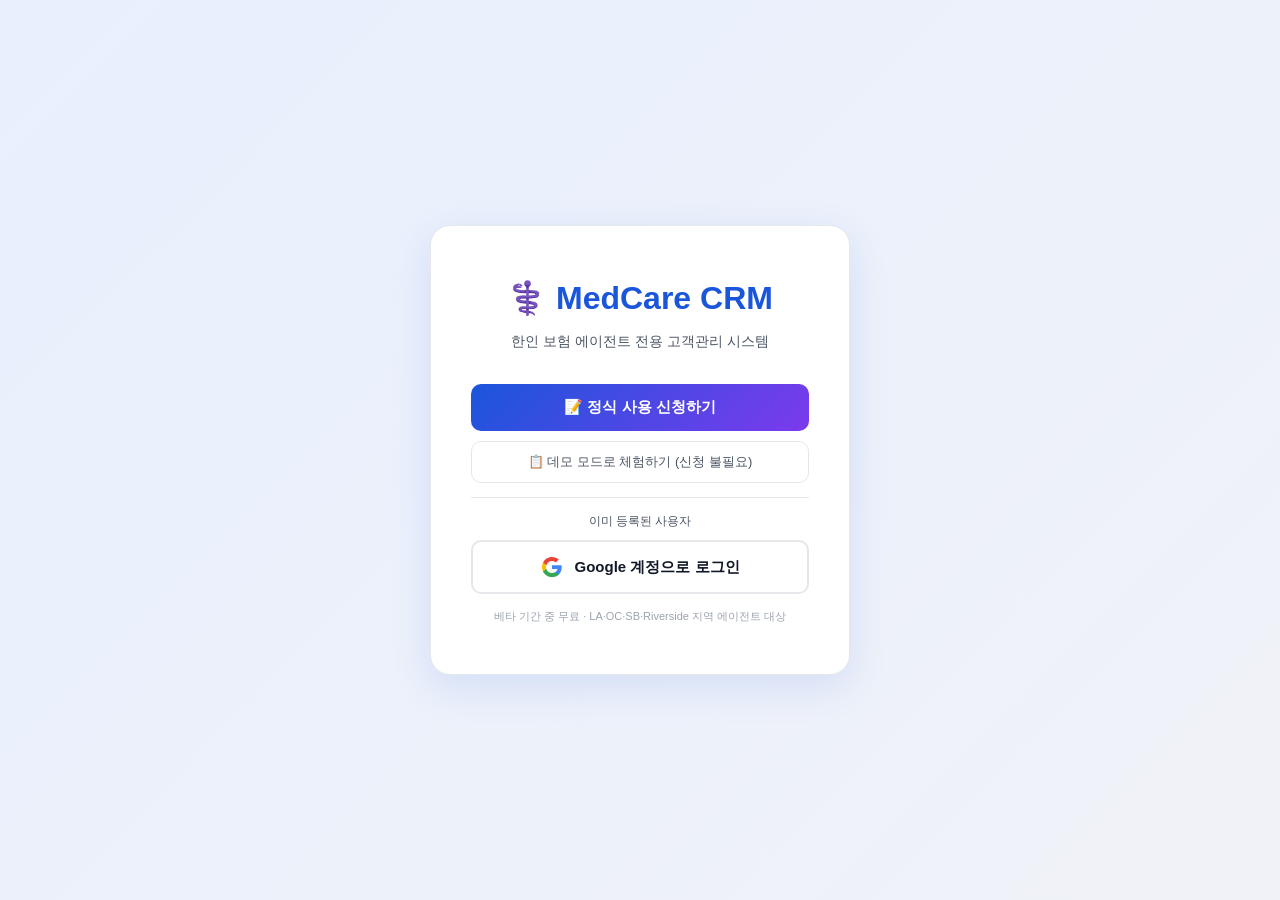
==== index.html @ 4d5fe099 "feat: add client active status" ====
<!DOCTYPE html>
<html lang="ko">
<head>
<meta charset="UTF-8">
<meta name="viewport" content="width=device-width, initial-scale=1.0">
<title>MedCare CRM — 보험 에이전트</title>
<link rel="stylesheet" href="css/variables.css">
<link rel="stylesheet" href="css/base.css">
<link rel="stylesheet" href="css/layout.css">
<link rel="stylesheet" href="css/components.css">
</head>
<body>

<!-- LOGIN -->
<div id="loginScreen">
  <div class="lbox">
    <div class="llogo">⚕️ MedCare CRM</div>
    <p class="lsub">한인 보험 에이전트 전용 고객관리 시스템</p>

    <!-- 패널 A: 초기 선택 -->
    <div id="lp_main">
      <!-- 액세스 코드 (현재 비활성화 - 나중에 사용) -->
      <!-- 
      <button class="google-btn" style="background:linear-gradient(135deg,#059669,#10b981);color:#fff;border:none;margin-bottom:10px" onclick="showPanel('lp_code')">
        🔑 액세스 코드 있음 → 로그인
      </button>
      -->
      <!-- 정식 사용 신청 -->
      <button class="google-btn" style="background:linear-gradient(135deg,#1a56db,#7c3aed);color:#fff;border:none;margin-bottom:10px" onclick="showPanel('lp_apply')">
        📝 정식 사용 신청하기
      </button>
      <!-- 데모 -->
      <button class="demo-btn" onclick="demoMode()">📋 데모 모드로 체험하기 (신청 불필요)</button>
      <button class="demo-btn" id="offlineModeBtn" style="display:none" onclick="loadOfflineSnapshot()">📴 오프라인 모드 (마지막 동기화 데이터)</button>
      
      <!-- Google 로그인 (이미 등록된 사용자) -->
      <div style="margin-top:14px;padding-top:14px;border-top:1px solid var(--g3)">
        <div style="font-size:12px;color:var(--text2);margin-bottom:10px;text-align:center">이미 등록된 사용자</div>
        <button class="google-btn" id="signInBtn" onclick="signInClick()" style="margin-bottom:0">
          <svg viewBox="0 0 24 24"><path fill="#4285F4" d="M22.56 12.25c0-.78-.07-1.53-.2-2.25H12v4.26h5.92c-.26 1.37-1.04 2.53-2.21 3.31v2.77h3.57c2.08-1.92 3.28-4.74 3.28-8.09z"/><path fill="#34A853" d="M12 23c2.97 0 5.46-.98 7.28-2.66l-3.57-2.77c-.98.66-2.23 1.06-3.71 1.06-2.86 0-5.29-1.93-6.16-4.53H2.18v2.84C3.99 20.53 7.7 23 12 23z"/><path fill="#FBBC05" d="M5.84 14.09c-.22-.66-.35-1.36-.35-2.09s.13-1.43.35-2.09V7.07H2.18C1.43 8.55 1 10.22 1 12s.43 3.45 1.18 4.93l3.66-2.84z"/><path fill="#EA4335" d="M12 5.38c1.62 0 3.06.56 4.21 1.64l3.15-3.15C17.45 2.09 14.97 1 12 1 7.7 1 3.99 3.47 2.18 7.07l3.66 2.84c.87-2.6 3.3-4.53 6.16-4.53z"/></svg>
          <span id="signInBtnTxt">Google 계정으로 로그인</span>
        </button>
        <div class="login-spinner" id="loginSpinner" style="display:none"></div>
      </div>
      
      <p class="login-note" style="margin-top:14px">베타 기간 중 무료 · LA·OC·SB·Riverside 지역 에이전트 대상</p>
      <div class="last-login" id="lastLoginInfo"></div>
    </div>

    <!-- 패널 B: 사용 신청 (정보 입력) -->
    <div id="lp_apply" style="display:none">
      <div style="display:flex;align-items:center;gap:8px;margin-bottom:16px">
        <button onclick="showPanel('lp_main')" style="border:none;background:none;cursor:pointer;font-size:18px;color:var(--text3)">←</button>
        <span style="font-size:15px;font-weight:700">📝 사용 신청</span>
      </div>
      <div style="background:var(--blue2);border-radius:8px;padding:10px 12px;font-size:12px;color:var(--blue);margin-bottom:14px;line-height:1.7">
        📧 신청 후 입력하신 이메일로 Google 앱에 등록해드립니다
      </div>
      <div style="display:flex;flex-direction:column;gap:10px;margin-bottom:16px">
        <div>
          <label style="font-size:12px;font-weight:600;color:var(--text2);display:block;margin-bottom:4px">이름 *</label>
          <input id="ap_name" placeholder="홍길동" style="width:100%;border:1px solid var(--g3);border-radius:8px;padding:10px 12px;font-size:14px;outline:none;font-family:inherit" onfocus="this.style.borderColor='var(--blue)'" onblur="this.style.borderColor='var(--g3)'">
        </div>
        <div>
          <label style="font-size:12px;font-weight:600;color:var(--text2);display:block;margin-bottom:4px">Google 로그인 이메일 * <span style="font-weight:400;color:var(--text3)">(Gmail, 회사 메일 등)</span></label>
          <input id="ap_email" type="email" placeholder="your-email@gmail.com" style="width:100%;border:1px solid var(--g3);border-radius:8px;padding:10px 12px;font-size:14px;outline:none;font-family:inherit" onfocus="this.style.borderColor='var(--blue)'" onblur="this.style.borderColor='var(--g3)'">
        </div>
      </div>
      <button onclick="submitApply()" style="width:100%;padding:13px;background:linear-gradient(135deg,#1a56db,#7c3aed);color:#fff;border:none;border-radius:10px;font-size:15px;font-weight:700;cursor:pointer">신청하기 →</button>
      <p class="login-note" style="margin-top:10px">신청 후 개발자가 Google 앱에 등록해드립니다 (1 영업일 이내)</p>
    </div>

    <!-- 패널 C: 신청 완료 대기 -->
    <div id="lp_applied" style="display:none;text-align:center">
      <div style="font-size:48px;margin-bottom:12px">✅</div>
      <div style="font-size:17px;font-weight:700;margin-bottom:8px">신청 완료!</div>
      <div style="font-size:13px;color:var(--text2);line-height:1.8;margin-bottom:16px">
        <strong id="ap_name_confirm"></strong>님의 신청이 접수되었습니다.
      </div>
      <div style="background:#f0fdf4;border:1px solid #86efac;border-radius:10px;padding:14px;margin-bottom:16px;text-align:left">
        <div style="font-size:12px;font-weight:700;color:#166534;margin-bottom:6px">📧 다음 단계</div>
        <div style="font-size:12px;color:#166534;line-height:1.8">
          1. 개발자가 입력하신 이메일을 Google 앱에 등록<br>
          2. 등록 완료 (보통 1 영업일 이내)<br>
          3. 다시 로그인하면 Google 계정으로 접속 가능<br>
          4. MedCare CRM 사용 시작!
        </div>
      </div>
      <div style="background:var(--g2);border-radius:8px;padding:10px 12px;font-size:12px;color:var(--text2);margin-bottom:16px">
        📬 이메일: <strong id="ap_email_confirm" style="color:var(--blue)"></strong>
      </div>
      <button onclick="showPanel('lp_main')" style="width:100%;padding:12px;background:var(--blue);color:#fff;border:none;border-radius:10px;font-size:14px;font-weight:600;cursor:pointer">
        ← 메인으로 돌아가기
      </button>
    </div>

    <!-- 패널 D: 코드 입력 → 구글 로그인 -->
    <div id="lp_code" style="display:none">
      <div style="display:flex;align-items:center;gap:8px;margin-bottom:16px">
        <button onclick="showPanel('lp_main')" style="border:none;background:none;cursor:pointer;font-size:18px;color:var(--text3)">←</button>
        <span style="font-size:15px;font-weight:700">🔑 액세스 코드 입력</span>
      </div>
      <div style="margin-bottom:16px">
        <label style="font-size:12px;font-weight:600;color:var(--text2);display:block;margin-bottom:6px">발급받은 코드를 입력하세요</label>
        <div style="position:relative">
          <input id="lp_code_input" placeholder="FC-XX-0000" maxlength="15"
            style="width:100%;border:2px solid var(--g3);border-radius:10px;padding:14px;padding-right:40px;font-size:20px;font-weight:700;letter-spacing:3px;font-family:monospace;text-align:center;outline:none;text-transform:uppercase"
            onfocus="this.style.borderColor='var(--blue)'" onblur="this.style.borderColor='var(--g3)'"
            oninput="fmtAccessCode(this)" onkeydown="if(event.key==='Enter')verifyCode()">
          <!-- ★ 삭제 버튼 -->
          <button type="button" onclick="document.getElementById('lp_code_input').value='';document.getElementById('lp_code_input').focus()" 
            style="position:absolute;right:12px;top:50%;transform:translateY(-50%);background:none;border:none;cursor:pointer;font-size:18px;color:var(--text3);padding:4px;opacity:0.6;transition:opacity 0.2s"
            onmouseover="this.style.opacity='1'" onmouseout="this.style.opacity='0.6'" title="코드 삭제">
            ✕
          </button>
        </div>
        <div id="lp_code_err" style="font-size:12px;color:var(--red);margin-top:6px;display:none"></div>
      </div>
      <button onclick="verifyCode()" style="width:100%;padding:13px;background:var(--blue);color:#fff;border:none;border-radius:10px;font-size:15px;font-weight:700;cursor:pointer;margin-bottom:10px">
        코드 확인 →
      </button>
      <!-- 코드 확인 후 구글 로그인 버튼 (숨겨져 있다가 표시) -->
      <div id="lp_google_wrap" style="display:none">
        <div style="text-align:center;margin-bottom:10px;font-size:13px;color:var(--green);font-weight:600">✅ 코드 확인됨! Google 계정으로 로그인하세요</div>
        <button class="google-btn" id="signInBtn" onclick="signInClick()" disabled style="opacity:0.5;cursor:not-allowed;margin-bottom:0">
          <svg viewBox="0 0 24 24"><path fill="#4285F4" d="M22.56 12.25c0-.78-.07-1.53-.2-2.25H12v4.26h5.92c-.26 1.37-1.04 2.53-2.21 3.31v2.77h3.57c2.08-1.92 3.28-4.74 3.28-8.09z"/><path fill="#34A853" d="M12 23c2.97 0 5.46-.98 7.28-2.66l-3.57-2.77c-.98.66-2.23 1.06-3.71 1.06-2.86 0-5.29-1.93-6.16-4.53H2.18v2.84C3.99 20.53 7.7 23 12 23z"/><path fill="#FBBC05" d="M5.84 14.09c-.22-.66-.35-1.36-.35-2.09s.13-1.43.35-2.09V7.07H2.18C1.43 8.55 1 10.22 1 12s.43 3.45 1.18 4.93l3.66-2.84z"/><path fill="#EA4335" d="M12 5.38c1.62 0 3.06.56 4.21 1.64l3.15-3.15C17.45 2.09 14.97 1 12 1 7.7 1 3.99 3.47 2.18 7.07l3.66 2.84c.87-2.6 3.3-4.53 6.16-4.53z"/></svg>
          <span id="signInBtnTxt">Google 계정 로드 중...</span>
        </button>
        <div class="login-spinner" id="loginSpinner"></div>
      </div>
      <p class="login-note" style="margin-top:10px">코드가 없으시면 먼저 사용 신청을 해주세요</p>
    </div>
  </div>
</div>

<!-- APP -->
<div id="app">
  <div class="topbar">
    <div class="logo">⚕️ MedCare CRM</div>

    
    <button class="tab on" data-product="health" onclick="showTab('dashboard',this)">📊 대시보드</button>
    <button class="tab" data-product="health" onclick="showTab('clients',this)">👥 고객 목록</button>
    <button class="tab" data-product="health" onclick="showTab('schedule',this)">📅 연락일</button>
    <button class="tab" data-product="health" onclick="showTab('birthday',this)">🎂 생일</button>
    
    <div class="tr">
      <div class="gsrch-wrap">
        <span class="gsrch-icon">🔍</span>
        <input class="gsrch" id="globalSearch" placeholder="고객 검색..." oninput="globalSearchFn()" onblur="setTimeout(()=>closeGlobalSearch(),200)">
        <div class="gsrch-results" id="gsResults"></div>
      </div>
      <div class="notif-wrap">
        <button class="notif-btn" onclick="toggleNotif()" title="알림">🔔<span class="notif-badge" id="notifBadge"></span></button>
        <div class="notif-panel" id="notifPanel">
          <div class="notif-head">알림 <button style="border:none;background:none;cursor:pointer;font-size:11px;color:var(--text3)" onclick="clearNotifs()">모두 읽음</button></div>
          <div id="notifList"><div class="notif-empty">새 알림 없음</div></div>
        </div>
      </div>
      <div class="pill ok" id="syncPill"><div class="dot ok"></div><span id="syncTxt">연결됨</span></div>
      <div id="demoBanner" style="display:none;background:#fef3c7;border:1px solid #f59e0b;border-radius:20px;padding:4px 12px;font-size:11px;font-weight:700;color:#92400e;white-space:nowrap">
        🎭 데모 모드 — 가상 데이터
      </div>
      <button class="btn sm" onclick="loadAll()" title="새로고침">🔄</button>
      <!-- 유저 드롭다운 -->
      <div class="user-wrap" id="userWrap" style="display:none">
        <button class="user-btn" onclick="toggleUserMenu()" id="userBtn">
          <img id="userAvatar" class="user-av" style="display:none;width:26px;height:26px;border:none">
          <div id="userAvatarPlaceholder" style="width:26px;height:26px;border-radius:50%;background:var(--blue);display:flex;align-items:center;justify-content:center;font-size:12px;font-weight:700;color:#fff">?</div>
          <span class="user-btn-name" id="userBtnName">사용자</span>
          <span style="font-size:10px;color:var(--text3)">▾</span>
        </button>
        <div class="user-dropdown" id="userDropdown">
          <div class="ud-head">
            <img id="udAvatar" class="ud-avatar" style="display:none">
            <div id="udAvatarPlaceholder" class="ud-avatar-placeholder">?</div>
            <div class="ud-name" id="udName">—</div>
            <div class="ud-email" id="udEmail">—</div>
            <div style="font-size:11px;color:var(--text3);margin-top:4px" id="udLoginTime"></div>
          </div>
          <div class="ud-body">
            <div class="ud-item" onclick="showLoginLog()">
              <span class="ud-icon">📋</span> 로그인 이력
            </div>
          </div>
          <div class="ud-log" id="udLogArea">
            <div class="ud-log-title">최근 활동</div>
            <div id="udLogList"></div>
          </div>
          <div style="padding:8px 12px;border-top:1px solid var(--g3)">
            <button class="btn red" style="width:100%;justify-content:center" onclick="signOut()">
              🚪 로그아웃
            </button>
          </div>
        </div>
      </div>
    </div>
  </div>

  <!-- DASHBOARD -->
  <div class="pg on" id="pg-dashboard">
    <div class="kpis">
      <div class="kpi"><div class="kpi-l">👥 전체 고객</div><div class="kpi-v" id="kT">—</div><div class="kpi-s" id="kTs"></div></div>
      <div class="kpi"><div class="kpi-l">📋 플랜 있음</div><div class="kpi-v" id="kP">—</div><div class="kpi-s ok" id="kPs"></div></div>
      <div class="kpi"><div class="kpi-l">📞 장기 미연락 (30일↑)</div><div class="kpi-v" id="kC" style="color:var(--red)">—</div><div class="kpi-s warn" id="kCs"></div></div>
      <div class="kpi"><div class="kpi-l">🔗 에이전트 리퍼</div><div class="kpi-v" id="kR">—</div><div class="kpi-s" id="kRs"></div></div>
    </div>
    <div class="qf-wrap" id="qfWrap">
      <button class="qf on" onclick="qfFilter('',this)">전체</button>
      <button class="qf" onclick="qfFilter('MAPD',this)">MAPD만</button>
      <button class="qf" onclick="qfFilter('PDP',this)">PDP만</button>
      <button class="qf" onclick="qfFilter('Medigap',this)">Medigap만</button>
      <button class="qf" onclick="qfFilter('ref',this)">리퍼 고객</button>
      <button class="qf" onclick="qfFilter('urgent',this)">🚨 즉시 연락 (30일↑)</button>
      <button class="qf" onclick="qfFilter('recent',this)">최근 등록순</button>
    </div>
    <div style="display:grid;grid-template-columns:1fr 1fr;gap:16px">
      <div>
        <div class="sh"><div class="st">⚠️ 연락 필요 고객</div><span id="fuCnt" style="font-size:12px;color:var(--text3)"></span></div>
        <div id="fuList"></div>
      </div>
      <div style="display:flex;flex-direction:column;gap:16px">
        <div>
          <div class="sh">
            <div class="st">📊 플랜별 현황</div>
          </div>
          <div class="dc" id="planStats" style="box-shadow:var(--sh)"></div>
        </div>
        <!-- 이번 달 생일자 -->
        <div>
          <div class="sh"><div class="st">🎂 이번 달 생일자</div><span id="bdThisMonthCnt" style="font-size:12px;color:var(--text3)"></span></div>
          <div id="bdThisMonthList"></div>
        </div>
        <!-- Medicare 리마인더 -->
        <div>
          <div class="sh"><div class="st">🏥 Medicare 리마인더</div><span id="medicareReminderCnt" style="font-size:12px;color:var(--text3)"></span></div>
          <div id="medicareReminderList"></div>
        </div>
      </div>
    </div>
    <div style="margin-top:20px">
      <div class="sh">
        <div class="st">📅 일정 캘린더</div>
        <div style="display:flex;gap:8px;align-items:center">
          <span style="font-size:12px;color:var(--text2)"><span style="background:var(--blue2);color:var(--blue);padding:2px 7px;border-radius:3px;font-size:11px">연락일</span> <span style="background:var(--red2);color:var(--red);padding:2px 7px;border-radius:3px;font-size:11px">생일</span> <span style="background:var(--green2);color:var(--green);padding:2px 7px;border-radius:3px;font-size:11px">상담</span> <span style="background:var(--purple2);color:var(--purple);padding:2px 7px;border-radius:3px;font-size:11px">📌 수동</span> <span style="background:var(--amber2);color:var(--amber);padding:2px 7px;border-radius:3px;font-size:11px">🇺🇸 공휴일</span></span>
        </div>
      </div>
      <div class="cal-wrap">
        <div class="cal-header">
          <button class="cal-nav" onclick="calNav(-1)">‹</button>
          <div class="cal-title" id="calTitle"></div>
          <button class="cal-nav" onclick="calNav(1)">›</button>
        </div>
        <div class="cal-grid" id="calDow"></div>
        <div class="cal-grid" id="calGrid"></div>
      </div>
    </div>
  </div>

  <!-- CLIENTS -->
  <div class="pg" id="pg-clients">
    <div class="sh">
      <div class="st">고객 목록 <span id="cntBadge" style="font-size:13px;font-weight:400;color:var(--text3)"></span></div>
      <div class="sa">
        <input class="srch" id="cSearch" placeholder="🔍 이름·연락처·메모 검색" oninput="filterClients()">
        <select class="sf" id="planF" onchange="filterClients()">
          <option value="">전체 플랜</option>
          <option>MAPD</option>
          <option>PDP</option>
          <option>Medigap</option>
          <option value="C-SNP">C-SNP</option>
          <option value="D-SNP">D-SNP</option>
        </select>
        <select class="sf" id="refF" onchange="filterClients()">
          <option value="">전체</option><option value="TRUE">리퍼만</option><option value="FALSE">일반만</option>
        </select>
        <button class="btn pri" onclick="openAddClient()">+ 고객 등록</button>
      </div>
    </div>
    <div class="tw"><table style="table-layout:fixed">
      <colgroup>
        <col style="width:42px"><!-- No -->
        <col style="width:140px"><!-- 고객명 -->
        <col style="width:70px"> <!-- 나이 -->
        <col style="width:130px"><!-- 연락처 -->
        <col style="width:150px"><!-- 이메일 -->
        <col style="width:70px"> <!-- 플랜 -->
        <col style="width:110px"><!-- 가입상품 -->
        <col style="width:100px"><!-- 마지막 연락일 -->
        <col style="width:68px"> <!-- D-Day -->
        <col style="width:60px"> <!-- 리퍼 -->
        <col style="width:auto"> <!-- 메모 -->
        <col style="width:152px"><!-- 관리 -->
      </colgroup>
      <thead><tr>
        <th style="text-align:center">No</th>
        <th>고객명</th>
        <th style="text-align:center">나이</th>
        <th>연락처</th>
        <th>이메일</th>
        <th style="text-align:center">플랜</th>
        <th>가입상품</th>
        <th style="text-align:center">마지막 연락일</th>
        <th style="text-align:center">D-Day</th>
        <th style="text-align:center">리퍼</th>
        <th>메모</th>
        <th style="text-align:center">관리</th>
      </tr></thead>
      <tbody id="cBody"><tr class="spin-row"><td colspan="12"><div class="spin"></div></td></tr></tbody>
    </table></div>
  </div>

  <!-- SCHEDULE -->
  <div class="pg" id="pg-schedule">
    <div class="sh">
      <div class="st">📅 마지막 연락일 관리</div>
      <select class="sf" id="ddF" onchange="renderSchedule()">
        <option value="">전체 (경과일순)</option><option value="-1">오늘 연락</option><option value="7">7일 이내</option><option value="30">30일 이내</option>
      </select>
    </div>
    <div class="tw"><table>
      <thead><tr><th>고객명</th><th>연락처</th><th>플랜</th><th>가입상품</th><th>마지막 연락일</th><th>D-Day</th><th>메모</th><th>관리</th></tr></thead>
      <tbody id="sBody"><tr class="spin-row"><td colspan="8"><div class="spin"></div></td></tr></tbody>
    </table></div>
  </div>

  <!-- BIRTHDAY -->
  <div class="pg" id="pg-birthday">
    <div style="display:grid;grid-template-columns:repeat(3,1fr);gap:12px;margin-bottom:20px">
      <div class="kpi"><div class="kpi-l">🎂 오늘 생일</div><div class="kpi-v" id="bdToday" style="color:var(--red)">0</div><div class="kpi-s warn">축하 연락 필요</div></div>
      <div class="kpi"><div class="kpi-l">📅 7일 내 생일</div><div class="kpi-v" id="bdWeek" style="color:var(--amber)">0</div><div class="kpi-s">이번 주 예정</div></div>
      <div class="kpi"><div class="kpi-l">📆 30일 내 생일</div><div class="kpi-v" id="bdMonth">0</div><div class="kpi-s">이번 달 예정</div></div>
    </div>
    <div class="sh">
      <div class="st">생일 리마인더</div>
      <div class="sa">
        <select class="sf" id="bdFilter" onchange="renderBirthday()">
          <option value="30">30일 이내</option>
          <option value="7">7일 이내</option>
          <option value="0">오늘만</option>
          <option value="all">전체</option>
        </select>
      </div>
    </div>
    <div id="bdList"><div style="text-align:center;padding:40px;color:var(--text3)">생일 정보를 불러오는 중...</div></div>
  </div>

</div>

<!-- DETAIL: #app과 완전히 분리된 독립 페이지 -->
<div id="detailPg" style="display:none;min-height:100vh;background:var(--bg);padding:22px 24px;">
  <div style="max-width:1100px;margin:0 auto;">
    <button class="back" onclick="closeDetail()">← 목록으로 돌아가기</button>
    <div id="dHead"></div>
    <div id="dGrid"></div>
  </div>
</div>

<!-- MODAL: 온보딩 (최초 실행) -->
<div id="onboardingModal" style="display:none;position:fixed;inset:0;background:rgba(0,0,0,0.7);z-index:10000;align-items:center;justify-content:center">
  <div style="background:#fff;border-radius:20px;width:90%;max-width:460px;overflow:hidden;box-shadow:0 20px 60px rgba(0,0,0,0.3)">
    <!-- 헤더 -->
    <div style="background:linear-gradient(135deg,#1a56db,#7c3aed);padding:28px 28px 20px;text-align:center">
      <div style="font-size:36px;margin-bottom:8px">⚕️</div>
      <div style="font-size:20px;font-weight:800;color:#fff">MedCare CRM 베타에 오신 걸 환영합니다!</div>
      <div style="font-size:13px;color:rgba(255,255,255,0.8);margin-top:6px;line-height:1.6">빠른 설정 후 바로 시작하실 수 있습니다<br>입력하신 정보는 이 기기에만 저장됩니다</div>
    </div>
    <!-- 진행 표시 -->
    <div style="display:flex;gap:0;height:4px">
      <div id="ob_step_bar" style="background:var(--blue);transition:width .4s;width:33%"></div>
      <div style="background:#e5e7eb;flex:1"></div>
    </div>
    <!-- 본문 -->
    <div style="padding:24px 28px">
      <!-- Step 1: 기본 정보 -->
      <div id="ob_step1">
        <div style="font-size:15px;font-weight:700;margin-bottom:4px">👤 기본 정보</div>
        <div style="font-size:12px;color:var(--text3);margin-bottom:16px">Step 1 / 3</div>
        <div style="display:flex;flex-direction:column;gap:12px">
          <div>
            <label style="font-size:12px;font-weight:600;color:var(--text2);display:block;margin-bottom:4px">이름 *</label>
            <input id="ob_name" placeholder="홍길동" style="width:100%;border:1px solid var(--g3);border-radius:8px;padding:10px 12px;font-size:14px;outline:none" onfocus="this.style.borderColor='var(--blue)'" onblur="this.style.borderColor='var(--g3)'">
          </div>
          <div>
            <label style="font-size:12px;font-weight:600;color:var(--text2);display:block;margin-bottom:4px">에이전시명</label>
            <input id="ob_agency" placeholder="ABC Insurance Agency" style="width:100%;border:1px solid var(--g3);border-radius:8px;padding:10px 12px;font-size:14px;outline:none" onfocus="this.style.borderColor='var(--blue)'" onblur="this.style.borderColor='var(--g3)'">
          </div>
          <div>
            <label style="font-size:12px;font-weight:600;color:var(--text2);display:block;margin-bottom:4px">이메일</label>
            <input id="ob_email" type="email" placeholder="agent@example.com" style="width:100%;border:1px solid var(--g3);border-radius:8px;padding:10px 12px;font-size:14px;outline:none" onfocus="this.style.borderColor='var(--blue)'" onblur="this.style.borderColor='var(--g3)'">
          </div>
          <div>
            <label style="font-size:12px;font-weight:600;color:var(--text2);display:block;margin-bottom:4px">연락처</label>
            <input id="ob_phone" placeholder="213-000-0000" oninput="fmtPhone(this)" style="width:100%;border:1px solid var(--g3);border-radius:8px;padding:10px 12px;font-size:14px;outline:none" onfocus="this.style.borderColor='var(--blue)'" onblur="this.style.borderColor='var(--g3)'">
          </div>
        </div>
        <button onclick="obNext(1)" style="width:100%;margin-top:20px;padding:12px;background:var(--blue);color:#fff;border:none;border-radius:10px;font-size:14px;font-weight:600;cursor:pointer">다음 →</button>
      </div>

      <!-- Step 2: 서비스 지역 -->
      <div id="ob_step2" style="display:none">
        <div style="font-size:15px;font-weight:700;margin-bottom:4px">📍 서비스 지역</div>
        <div style="font-size:12px;color:var(--text3);margin-bottom:16px">Step 2 / 3</div>
        <div style="display:flex;flex-direction:column;gap:10px">
          <label style="font-size:12px;font-weight:600;color:var(--text2)">주요 서비스 카운티 (복수 선택)</label>
          <div style="display:grid;grid-template-columns:1fr 1fr;gap:8px">
            <label style="display:flex;align-items:center;gap:8px;padding:8px 10px;border:1px solid var(--g3);border-radius:8px;cursor:pointer;font-size:13px">
              <input type="checkbox" name="ob_county" value="Los Angeles" style="accent-color:var(--blue)"> Los Angeles
            </label>
            <label style="display:flex;align-items:center;gap:8px;padding:8px 10px;border:1px solid var(--g3);border-radius:8px;cursor:pointer;font-size:13px">
              <input type="checkbox" name="ob_county" value="Orange County" style="accent-color:var(--blue)"> Orange County
            </label>
            <label style="display:flex;align-items:center;gap:8px;padding:8px 10px;border:1px solid var(--g3);border-radius:8px;cursor:pointer;font-size:13px">
              <input type="checkbox" name="ob_county" value="San Bernardino" style="accent-color:var(--blue)"> San Bernardino
            </label>
            <label style="display:flex;align-items:center;gap:8px;padding:8px 10px;border:1px solid var(--g3);border-radius:8px;cursor:pointer;font-size:13px">
              <input type="checkbox" name="ob_county" value="Riverside" style="accent-color:var(--blue)"> Riverside
            </label>
            <label style="display:flex;align-items:center;gap:8px;padding:8px 10px;border:1px solid var(--g3);border-radius:8px;cursor:pointer;font-size:13px">
              <input type="checkbox" name="ob_county" value="San Diego" style="accent-color:var(--blue)"> San Diego
            </label>
            <label style="display:flex;align-items:center;gap:8px;padding:8px 10px;border:1px solid var(--g3);border-radius:8px;cursor:pointer;font-size:13px">
              <input type="checkbox" name="ob_county" value="Ventura" style="accent-color:var(--blue)"> Ventura
            </label>
            <label style="display:flex;align-items:center;gap:8px;padding:8px 10px;border:1px solid var(--g3);border-radius:8px;cursor:pointer;font-size:13px">
              <input type="checkbox" name="ob_county" value="기타 CA" style="accent-color:var(--blue)"> 기타 CA
            </label>
          </div>
          <div style="margin-top:4px">
            <label style="font-size:12px;font-weight:600;color:var(--text2);display:block;margin-bottom:8px">주로 취급하는 플랜</label>
            <div style="display:flex;flex-wrap:wrap;gap:6px">
              <label style="display:flex;align-items:center;gap:5px;padding:5px 12px;border:1px solid var(--g3);border-radius:20px;cursor:pointer;font-size:12px">
                <input type="checkbox" name="ob_plan" value="MAPD" style="accent-color:var(--blue)"> MAPD
              </label>
              <label style="display:flex;align-items:center;gap:5px;padding:5px 12px;border:1px solid var(--g3);border-radius:20px;cursor:pointer;font-size:12px">
                <input type="checkbox" name="ob_plan" value="PDP" style="accent-color:var(--blue)"> PDP
              </label>
              <label style="display:flex;align-items:center;gap:5px;padding:5px 12px;border:1px solid var(--g3);border-radius:20px;cursor:pointer;font-size:12px">
                <input type="checkbox" name="ob_plan" value="Medigap" style="accent-color:var(--blue)"> Medigap
              </label>
              <label style="display:flex;align-items:center;gap:5px;padding:5px 12px;border:1px solid var(--g3);border-radius:20px;cursor:pointer;font-size:12px">
                <input type="checkbox" name="ob_plan" value="C-SNP" style="accent-color:var(--blue)"> C-SNP
              </label>
              <label style="display:flex;align-items:center;gap:5px;padding:5px 12px;border:1px solid var(--g3);border-radius:20px;cursor:pointer;font-size:12px">
                <input type="checkbox" name="ob_plan" value="D-SNP" style="accent-color:var(--blue)"> D-SNP
              </label>
            </div>
          </div>
        </div>
        <div style="display:flex;gap:8px;margin-top:20px">
          <button onclick="obBack(1)" style="flex:1;padding:12px;background:none;border:1px solid var(--g3);border-radius:10px;font-size:14px;cursor:pointer">← 이전</button>
          <button onclick="obNext(2)" style="flex:2;padding:12px;background:var(--blue);color:#fff;border:none;border-radius:10px;font-size:14px;font-weight:600;cursor:pointer">다음 →</button>
        </div>
      </div>

      <!-- Step 3: 사용자 코드 발급 -->
      <div id="ob_step3" style="display:none">
        <div style="font-size:15px;font-weight:700;margin-bottom:4px">🎉 설정 완료!</div>
        <div style="font-size:12px;color:var(--text3);margin-bottom:16px">Step 3 / 3</div>
        <div style="background:linear-gradient(135deg,#e8f0fe,#ede9fe);border-radius:12px;padding:20px;text-align:center;margin-bottom:16px">
          <div style="font-size:11px;color:var(--text2);margin-bottom:6px;font-weight:600">회원 코드 (User Code)</div>
          <div id="ob_code_display" style="font-size:28px;font-weight:800;color:var(--blue);letter-spacing:4px;font-family:monospace"></div>
          <div style="font-size:11px;color:var(--text3);margin-top:6px">프로필에 표시됩니다</div>
          <button onclick="copyUserCode()" style="margin-top:10px;padding:6px 14px;background:#fff;border:1px solid var(--blue);border-radius:6px;font-size:12px;color:var(--blue);cursor:pointer">📋 코드 복사</button>
        </div>
        <div style="background:var(--g2);border-radius:10px;padding:14px;font-size:12px;color:var(--text2);line-height:1.8">
          <div style="font-weight:600;margin-bottom:6px">✅ 설정 요약</div>
          <div id="ob_summary"></div>
        </div>
        <div style="display:flex;gap:8px;margin-top:20px">
          <button onclick="obBack(2)" style="flex:1;padding:12px;background:none;border:1px solid var(--g3);border-radius:10px;font-size:14px;cursor:pointer">← 이전</button>
          <button onclick="completeOnboarding()" style="flex:2;padding:12px;background:linear-gradient(135deg,#1a56db,#7c3aed);color:#fff;border:none;border-radius:10px;font-size:14px;font-weight:600;cursor:pointer">🚀 시작하기!</button>
        </div>
      </div>
    </div>
  </div>
</div>

<!-- MODAL: 고객 등록/수정 -->
<div class="ov" id="clientModal">
  <div class="modal">
    <h3 id="mTitle">👤 신규 고객 등록</h3>
    <input type="hidden" id="eRow"><input type="hidden" id="eNo"><input type="hidden" id="eActive">
    <div class="fgr" style="grid-template-columns:1fr 0.8fr 1fr">
      <div class="fg"><label>First Name *</label><input id="f_fname" placeholder="John" oninput="titleCaseInput(this)"></div>
      <div class="fg"><label>Middle Name</label><input id="f_mname" placeholder="M." oninput="toUpper(this)"></div>
      <div class="fg"><label>Last Name *</label><input id="f_lname" placeholder="Smith" oninput="titleCaseInput(this)"></div>
    </div>
    <div class="fg"><label>주소 (Street Address)</label>
      <div style="position:relative">
        <input id="f_address1" placeholder="123 Main Street" autocomplete="off"
          oninput="addrInput(this);toUpper(this)" onkeydown="addrKeydown(event)"
          style="width:100%">
        <div id="addrSuggest" style="display:none;position:absolute;top:100%;left:0;right:0;background:var(--sur);border:1px solid var(--blue);border-radius:0 0 var(--rs) var(--rs);z-index:300;box-shadow:0 4px 12px rgba(0,0,0,.1);max-height:200px;overflow-y:auto"></div>
      </div>
    </div>
    <div class="fgr" style="grid-template-columns:1fr 0.6fr 0.7fr">
      <div class="fg"><label>City</label><input id="f_city" placeholder="Los Angeles" oninput="titleCaseInput(this)"></div>
      <div class="fg"><label>State</label><input id="f_state" placeholder="CA" maxlength="2" style="text-transform:uppercase" oninput="toUpper(this)"></div>
      <div class="fg"><label>ZIP Code</label><input id="f_zip" placeholder="90001" oninput="numOnly(this,5)"></div>
    </div>
    <div class="fgr">
      <div class="fg"><label>생년월일 (DOB) — DD/MM/YYYY</label>
        <input id="f_dob" placeholder="DD/MM/YYYY" maxlength="10" oninput="fmtDob(this)" style="font-family:monospace;letter-spacing:1px">
      </div>
      <div class="fg"><label>마지막 연락일</label><input type="date" id="f_next"></div>
    </div>
    <div class="fgr">
      <div class="fg"><label>연락처 1 * (Primary)</label><input id="f_phone" placeholder="949-000-0000" oninput="fmtPhone(this)"></div>
      <div class="fg"><label>연락처 2 (Secondary)</label><input id="f_phone2" placeholder="213-000-0000" oninput="fmtPhone(this)"></div>
    </div>
    <div class="fg"><label>이메일</label><input id="f_email" oninput="toLower(this)"></div>
    <div class="fgr">
      <div class="fg"><label>플랜 구분</label>
        <select id="f_plan" onchange="togglePlanFields()">
          <option value="">선택</option>
          <option>MAPD</option>
          <option>PDP</option>
          <option>Medigap</option>
          <option value="C-SNP">C-SNP (만성질환자 HMO)</option>
          <option value="D-SNP">D-SNP (메디칼+메디케어 HMO)</option>
        </select>
      </div>
      <div class="fg">
        <label>가입 상품</label>
        <input id="f_prod" list="prodSuggestions" placeholder="상품명 입력 (입력할수록 자동완성 목록에 쌓임)"
          style="width:100%;border:1px solid var(--g3);border-radius:var(--rs);padding:8px 11px;font-size:13px;font-family:inherit;outline:none"
          onfocus="this.style.borderColor='var(--blue)'" onblur="this.style.borderColor='var(--g3)'">
        <datalist id="prodSuggestions"></datalist>
        <div id="pdpProdWrap" style="display:none;margin-top:6px">
          <label style="font-size:12px;color:var(--blue);font-weight:600">💊 PDP (약보험) 상품</label>
          <input id="f_pdp_prod" list="pdpProdSuggestions" placeholder="PDP 상품명 입력"
            style="width:100%;border:1px solid var(--g3);border-radius:var(--rs);padding:8px 11px;font-size:13px;font-family:inherit;outline:none;margin-top:4px"
            onfocus="this.style.borderColor='var(--blue)'" onblur="this.style.borderColor='var(--g3)'">
          <datalist id="pdpProdSuggestions"></datalist>
        </div>
      </div>
    </div>
    <!-- MAPD/PDP 전용 추가 정보 -->
    <div id="planExtraFields" style="display:none;background:var(--blue2);border:1px solid #bfdbfe;border-radius:var(--rs);padding:14px;margin-bottom:12px">
      <div style="font-size:12px;font-weight:700;color:var(--blue);margin-bottom:10px">🏥 MAPD / PDP 추가 정보</div>
      <div class="fgr">
        <div class="fg"><label>MBI (Medicare ID)</label><input id="f_mbi" placeholder="1EG4-TE5-MK72" oninput="fmtMbi(this)" style="text-transform:uppercase;letter-spacing:1px;font-family:monospace"></div>
        <div class="fg"><label>Medical # (Medi-Cal)</label><input id="f_medical_no" placeholder="Medi-Cal #" oninput="toUpper(this)"></div>
      </div>
      <div class="fgr">
        <div class="fg"><label>PCP 이름</label><input id="f_pcp" placeholder="Dr. Kim..." oninput="toUpper(this)"></div>
        <div class="fg"><label>PCP 연락처</label><input id="f_pcp_phone" placeholder="949-000-0000" oninput="fmtPhone(this)"></div>
      </div>
      <div class="fgr">
        <div class="fg"><label>메디컬 네트워크 / IPA</label><input id="f_network" placeholder="HMO, PPO, 센타메디칼..." oninput="toUpper(this)"></div>
        <div class="fg"><label>그룹 번호</label><input id="f_group_no" placeholder="Group #" oninput="toUpper(this)"></div>
      </div>
      <div class="fg">
        <label style="display:flex;align-items:center;justify-content:space-between">
          <span>💊 복용 약 리스트</span>
          <span style="font-size:11px;color:var(--text3);font-weight:400">붙여넣기 후 자동 정리됩니다</span>
        </label>
        <textarea id="f_meds" style="min-height:80px;font-size:12px" 
          placeholder="여러 줄 붙여넣기 가능&#10;Sucralfate 1 gm&#10;Lansoprazole Dr 30Mg&#10;Amlodipine..."
          oninput="parseMeds(this)"></textarea>
        <div id="medsPreview" style="display:none;margin-top:6px;padding:8px 10px;background:var(--green2);border-radius:var(--rs);font-size:11px;color:#065f46;line-height:1.8"></div>
        <div style="display:flex;gap:6px;margin-top:4px;flex-wrap:wrap" id="medsTags"></div>
      </div>
      <div class="fg"><label>특이사항 (만성질환, 알레르기 등)</label><textarea id="f_conditions" style="min-height:48px" placeholder="당뇨, 고혈압, 페니실린 알레르기..."></textarea></div>
    </div>
    <div class="fg"><label>메모</label><textarea id="f_memo"></textarea></div>
    <div class="fg" style="background:var(--g2);border-radius:var(--rs);padding:12px 14px;margin-bottom:12px">
      <label style="font-size:12px;font-weight:700;color:var(--text2);margin-bottom:8px;display:block">🔗 에이전트 리퍼</label>
      <div style="display:flex;align-items:center;gap:10px;margin-bottom:8px">
        <label style="display:flex;align-items:center;gap:6px;cursor:pointer;font-size:13px;font-weight:500;margin:0">
          <input type="checkbox" id="f_ref_chk" onchange="toggleAgentField()"
            style="width:16px;height:16px;cursor:pointer;accent-color:var(--purple)">
          리퍼 고객입니다
        </label>
        <span id="f_ref_badge" style="display:none" class="badge bpu">리퍼 ✓</span>
      </div>
      <div id="f_agent_wrap" style="display:none">
        <input id="f_agent" placeholder="에이전트 이름 입력..."
          style="width:100%;border:1px solid var(--g3);border-radius:var(--rs);padding:8px 11px;font-size:13px;font-family:inherit;outline:none;background:var(--sur)"
          onfocus="this.style.borderColor='var(--blue)'" onblur="this.style.borderColor='var(--g3)'">
      </div>
      <input type="hidden" id="f_ref" value="FALSE">
    </div>
    <div style="background:var(--green2);border:1px solid #6ee7b7;border-radius:var(--rs);padding:9px 12px;font-size:12px;color:#065f46;margin-top:4px">
      💾 저장 즉시 Google Sheets에 반영됩니다
    </div>
    <div class="mf">
      <button class="btn" onclick="closeOv('clientModal')">취소</button>
      <button class="btn pri" onclick="saveClient()">저장하기</button>
    </div>
  </div>
</div>

<!-- MODAL: 상담 메모 -->
<div class="ov" id="memoModal">
  <div class="modal">
    <h3>📝 상담 메모 추가</h3>
    <input type="hidden" id="m_client">
    <div style="background:var(--blue2);border-radius:var(--rs);padding:8px 12px;font-size:13px;color:var(--blue);font-weight:600;margin-bottom:14px" id="m_client_label"></div>
    <div class="fgr">
      <div class="fg"><label>상담 유형</label>
        <select id="m_type"><option>전화 상담</option><option>대면 미팅</option><option>이메일</option><option>문자</option><option>플랜 변경</option><option>서류 접수</option><option>기타</option></select>
      </div>
      <div class="fg"><label>상담 날짜</label><input type="date" id="m_date"></div>
    </div>
    <div class="fg"><label>상담 내용 *</label><textarea id="m_text" style="min-height:120px" placeholder="상담 내용을 입력하세요..."></textarea></div>
    <div style="font-size:11px;color:var(--text3);margin-bottom:4px">⚠️ 저장된 메모는 수정·삭제 불가 (변경 이력 보존)</div>
    <div class="mf">
      <button class="btn" onclick="closeOv('memoModal')">취소</button>
      <button class="btn pri" onclick="saveMemo()">💾 저장하기</button>
    </div>
  </div>
</div>

<!-- MODAL: 파일 업로드 -->
<div class="ov" id="fileModal">
  <div class="modal" style="max-width:520px">
    <h3>📎 고객 서류 업로드</h3>
    <div id="fileClientName" style="font-size:13px;color:var(--text2);margin-bottom:16px;padding:8px 12px;background:var(--blue2);border-radius:var(--rs);color:var(--blue);font-weight:600"></div>
    <div class="fg">
      <label>서류 종류</label>
      <select id="fileType">
        <option>보험 카드</option><option>신분증 (ID)</option><option>Medicare 카드</option><option>계약서</option><option>신청서</option><option>기타 서류</option>
      </select>
    </div>
    <div class="file-drop" id="fileDrop" onclick="document.getElementById('fileInput').click()"
         ondragover="event.preventDefault();this.classList.add('drag')"
         ondragleave="this.classList.remove('drag')"
         ondrop="handleDrop(event)">
      <input type="file" id="fileInput" multiple accept=".pdf,.jpg,.jpeg,.png,.heic" onchange="handleFiles(this.files)">
      <div style="font-size:28px">📂</div>
      <p><strong>클릭</strong>하거나 파일을 여기에 드래그하세요</p>
      <p style="font-size:11px;color:var(--text3);margin-top:4px">PDF, JPG, PNG, HEIC · 파일당 최대 10MB</p>
    </div>
    <div id="pendingFiles" style="margin-top:12px"></div>
    <div style="margin-top:12px">
      <div class="prog-wrap" id="uploadProg"><div class="prog-fill" id="uploadProgFill" style="width:0%"></div></div>
      <div id="uploadStatus" style="font-size:12px;color:var(--text2);margin-top:6px"></div>
    </div>
    <div class="mf">
      <button class="btn" onclick="closeOv('fileModal')">닫기</button>
      <button class="btn pri" id="uploadBtn" onclick="uploadFiles()" style="display:none">📤 Google Drive에 업로드</button>
    </div>
  </div>
</div>

<!-- MODAL: 상세 페이지 열람 -->
<div id="sheetViewModal">
  <div id="sheetViewWin">
    <div id="sheetViewHandle">
      <div class="sv-titleblock">
        <div class="sv-title">📋 <span id="sheetViewTitle">상세 페이지</span></div>
        <div class="sv-sub" id="svSub">드래그 이동 · 우하단 리사이즈 · 멀티모니터 지원</div>
      </div>
      <div class="sv-acts">
        <a id="sheetViewOpenLink" href="#" target="_blank" class="sv-link">🔗 새 탭</a>
        <button class="sv-ctrl" onclick="sheetViewReload()" title="새로고침">↺</button>
        <button class="sv-ctrl" onclick="sheetViewCenter()" title="화면 중앙으로 이동" style="font-size:11px">⊞</button>
        <div class="sv-divider"></div>
        <button class="sv-ctrl min" id="svMinBtn" onclick="sheetViewMinimize()" title="최소화">—</button>
        <button class="sv-ctrl max" id="svMaxBtn" onclick="sheetViewMaximize()" title="최대화">⛶</button>
        <button class="sv-ctrl close" onclick="closeSheetView()" title="닫기">✕</button>
      </div>
    </div>
    <div id="sheetViewBody">
      <div id="svLoadingBar"></div>
      <iframe id="sheetViewFrame" src="" loading="lazy"
        allow="clipboard-read; clipboard-write"
        sandbox="allow-scripts allow-same-origin allow-forms allow-popups allow-top-navigation">
      </iframe>
    </div>
    <div id="sheetViewFooter">
      <div class="sv-urlbar" id="svUrlBar">—</div>
      <span style="white-space:nowrap;color:var(--text3)">⚠️ 로드 안 되면 새 탭 사용</span>
    </div>
    <div id="svResize"></div>
  </div>
</div>

<!-- MODAL: 수동 일정 추가/수정 -->
<div class="ov" id="msModal">
  <div class="modal" style="max-width:460px">
    <h3 id="msModalTitle">📌 일정 추가</h3>
    <input type="hidden" id="ms_id">
    <div class="fgr">
      <div class="fg"><label>날짜 *</label><input type="date" id="ms_date"></div>
      <div class="fg"><label>시간</label><input type="time" id="ms_time" placeholder="예: 14:00"></div>
    </div>
    <div class="fgr">
      <div class="fg"><label>일정 종류 *</label>
        <select id="ms_type">
          <option>상담</option>
          <option>전화</option>
          <option>미팅</option>
          <option>서류 접수</option>
          <option>갱신 안내</option>
          <option>기타</option>
        </select>
      </div>
      <div class="fg"><label>대상 (고객명)</label>
        <input id="ms_target" placeholder="고객명 또는 직접 입력" list="ms_target_list">
        <datalist id="ms_target_list"></datalist>
      </div>
    </div>
    <div class="fg"><label>일정 제목 *</label><input id="ms_title" placeholder="예: 홍길동 플랜 갱신 상담"></div>
    <div class="fg"><label>메모</label><textarea id="ms_note" placeholder="추가 메모 (선택)"></textarea></div>
    <div class="mf">
      <button class="btn red" id="msDeleteBtn" style="display:none;margin-right:auto" onclick="deleteManualSchedule()">🗑 삭제</button>
      <button class="btn" onclick="closeOv('msModal')">취소</button>
      <button class="btn pri" onclick="saveManualSchedule()">💾 저장</button>
    </div>
  </div>
</div>

<div id="loadOv"><div class="spin"></div><p id="loadTxt">저장 중...</p></div>
<div id="toast"></div>

<!-- 구글 로그인 스크립트 -->
<script src="https://accounts.google.com/gsi/client" async defer></script>
<script src="js/config.js"></script>
<script src="js/auth.js"></script>
<script src="js/features/demo.js"></script>
<script src="js/main.js"></script>
<script src="js/features/dashboard.js"></script>
<script src="js/features/client-detail.js"></script>
<script src="js/features/schedule.js"></script>
<script src="js/features/client-management.js"></script>
<script src="js/features/sms.js"></script>
<script src="js/utils/ui-and-onboarding.js"></script>
<script src="js/dev-dashboard.js"></script>


<!-- 
  ⚠️ 개발자 패널 제거됨 (고객용 버전)
  
  이 섹션은 내부용 개발 도구입니다.
  고객에게는 보이지 않으며, 필요한 경우 별도의 관리자 버전 파일을 사용하세요.
-->

</body>
</html>
---- css/variables.css ----
/* Design tokens */
:root{
  --blue:#1a56db;--blue2:#e8f0fe;--blue3:#1e40af;
  --green:#059669;--green2:#d1fae5;
  --amber:#b45309;--amber2:#fef3c7;
  --red:#dc2626;--red2:#fee2e2;
  --purple:#7c3aed;--purple2:#ede9fe;
  --teal:#0d9488;--teal2:#ccfbf1;
  --g2:#f3f4f6;--g3:#e5e7eb;
  --text:#111827;--text2:#4b5563;--text3:#9ca3af;
  --bg:#f0f2f7;--sur:#fff;--r:10px;--rs:6px;
  --sh:0 1px 3px rgba(0,0,0,.08);
}
---- css/base.css ----
/* Reset and document defaults */
*{box-sizing:border-box;margin:0;padding:0}
body{font-family:-apple-system,BlinkMacSystemFont,'Apple SD Gothic Neo','Malgun Gothic',sans-serif;background:var(--bg);color:var(--text);font-size:14px;line-height:1.5;min-height:100vh}
---- css/layout.css ----
/* Application layout */

/* LOGIN */
#loginScreen{min-height:100vh;display:flex;align-items:center;justify-content:center;padding:24px;background:linear-gradient(135deg,#e8f0fe,#f0f2f7)}
.lbox{background:var(--sur);border-radius:20px;padding:48px 40px;width:100%;max-width:420px;border:1px solid var(--g3);box-shadow:0 12px 40px rgba(26,86,219,.12);text-align:center}
.llogo{font-size:32px;font-weight:800;color:var(--blue);margin-bottom:8px}
.lsub{font-size:14px;color:var(--text2);margin-bottom:32px;line-height:1.6}
/* APP */
#app{display:none;min-height:100vh;flex-direction:column}
#app.on{display:flex}
.topbar{background:var(--sur);border-bottom:1px solid var(--g3);padding:0 20px;height:54px;display:flex;align-items:center;gap:2px;position:sticky;top:0;z-index:40;box-shadow:var(--sh)}
.logo{font-size:17px;font-weight:800;color:var(--blue);margin-right:14px;white-space:nowrap;flex-shrink:0}
.tab{padding:7px 13px;border-radius:var(--rs);font-size:13px;font-weight:500;cursor:pointer;border:none;background:none;color:var(--text2);transition:.15s;white-space:nowrap;font-family:inherit}
.tab:hover{background:var(--g2)}.tab.on{background:var(--blue2);color:var(--blue);font-weight:700}
.tr{margin-left:auto;display:flex;align-items:center;gap:8px}
.pill{font-size:11px;padding:4px 10px;border-radius:20px;display:flex;align-items:center;gap:5px}
.pill.ok{background:var(--green2);color:var(--green)}.pill.err{background:var(--red2);color:var(--red)}
.dot{width:6px;height:6px;border-radius:50%;animation:blink 2s infinite}
.dot.ok{background:var(--green)}.dot.err{background:var(--red)}
@keyframes blink{0%,100%{opacity:1}50%{opacity:.3}}
.user-av{width:30px;height:30px;border-radius:50%;object-fit:cover;border:2px solid var(--g3)}
.pg{display:none;padding:22px 24px;max-width:1400px;margin:0 auto;width:100%;flex:1;overflow-y:auto}.pg.on{display:block}
.kpis{display:grid;grid-template-columns:repeat(4,1fr);gap:12px;margin-bottom:20px}
.kpi{background:var(--sur);border:1px solid var(--g3);border-radius:var(--r);padding:16px 18px;box-shadow:var(--sh)}
.kpi-l{font-size:12px;color:var(--text2);margin-bottom:5px}.kpi-v{font-size:26px;font-weight:700}
.kpi-s{font-size:11px;color:var(--text3);margin-top:3px}.kpi-s.ok{color:var(--green)}.kpi-s.warn{color:var(--red)}
.sh{display:flex;align-items:center;justify-content:space-between;margin-bottom:13px;flex-wrap:wrap;gap:8px}
.st{font-size:15px;font-weight:700}
.sa{display:flex;gap:8px;align-items:center;flex-wrap:wrap}
.srch{padding:7px 12px;border:1px solid var(--g3);border-radius:var(--rs);font-size:13px;background:var(--sur);color:var(--text);outline:none;width:220px;font-family:inherit}
.srch:focus{border-color:var(--blue)}
.sf{padding:7px 10px;border:1px solid var(--g3);border-radius:var(--rs);font-size:13px;background:var(--sur);color:var(--text);outline:none;font-family:inherit;cursor:pointer}
.tw{background:var(--sur);border:1px solid var(--g3);border-radius:var(--r);overflow:hidden;box-shadow:var(--sh)}
/* DETAIL */
.back{display:inline-flex;align-items:center;gap:6px;font-size:13px;color:var(--text2);cursor:pointer;margin-bottom:18px;padding:6px 13px;border:1px solid var(--g3);border-radius:var(--rs);background:var(--sur);font-family:inherit}
.back:hover{background:var(--g2)}
.dh{background:var(--sur);border:1px solid var(--g3);border-radius:var(--r);padding:22px 26px;margin-bottom:14px;display:flex;align-items:center;gap:18px;box-shadow:var(--sh);flex-wrap:wrap}
.dh-av{width:58px;height:58px;border-radius:50%;display:flex;align-items:center;justify-content:center;font-size:22px;font-weight:700;color:#fff;flex-shrink:0}
.dh-info h2{font-size:20px;font-weight:700;margin-bottom:3px}.dh-info p{font-size:13px;color:var(--text2)}
.dh-right{margin-left:auto;display:flex;gap:8px;flex-wrap:wrap}
.dgrid{display:grid;grid-template-columns:1fr 1fr;gap:13px}
.dc{background:var(--sur);border:1px solid var(--g3);border-radius:var(--r);padding:18px 20px;box-shadow:var(--sh)}
.dc h4{font-size:11px;font-weight:700;color:var(--text3);text-transform:uppercase;letter-spacing:.06em;margin-bottom:12px;display:flex;align-items:center;justify-content:space-between}
.dc.full{grid-column:1/-1}
.dr{display:flex;justify-content:space-between;padding:7px 0;border-bottom:1px solid var(--g3);font-size:13px;gap:12px}
.dr:last-child{border-bottom:none;padding-bottom:0}.dr-l{color:var(--text2);flex-shrink:0}.dr-v{font-weight:500;text-align:right;word-break:break-word}
.mi{background:var(--g2);border-radius:var(--rs);padding:12px 14px;margin-bottom:8px}
.mi:last-child{margin-bottom:0}.mi-d{font-size:11px;color:var(--text3);font-weight:600;margin-bottom:4px}.mi-t{font-size:13px;line-height:1.7}

/* SHEET VIEW FLOATING WINDOW */
#sheetViewModal{
  position:fixed;inset:0;background:transparent;
  display:none;z-index:500;pointer-events:none;
}
#sheetViewModal.on{display:block}
#sheetViewWin{
  position:fixed;
  top:60px;left:50%;transform:translateX(-50%);
  width:min(1100px,92vw);height:82vh;
  min-width:360px;min-height:240px;
  background:var(--sur);
  border:1px solid var(--g3);
  border-radius:var(--r);
  box-shadow:0 20px 60px rgba(0,0,0,.28);
  display:flex;flex-direction:column;overflow:hidden;
  pointer-events:all;
  transition:border-radius .15s;
}
#sheetViewWin.maximized{
  top:0!important;left:0!important;
  width:100vw!important;height:100vh!important;
  transform:none!important;
  border-radius:0;border:none;
}
#sheetViewWin.minimized #sheetViewBody,
#sheetViewWin.minimized #sheetViewFooter{display:none}
#sheetViewWin.minimized{height:auto!important;min-height:unset}
/* 리사이즈 핸들 (우하단) */
#svResize{
  position:absolute;bottom:0;right:0;
  width:16px;height:16px;cursor:se-resize;
  background:linear-gradient(135deg,transparent 50%,rgba(0,0,0,.15) 50%);
  border-radius:0 0 var(--r) 0;
  z-index:10;
}
#sheetViewWin.maximized #svResize{display:none}
#sheetViewHandle{
  background:linear-gradient(135deg,#1e3a8a,var(--blue));
  color:#fff;padding:9px 12px;
  display:flex;align-items:center;justify-content:space-between;
  cursor:move;user-select:none;flex-shrink:0;
  border-radius:var(--r) var(--r) 0 0;
  gap:10px;
}
#sheetViewWin.maximized #sheetViewHandle{border-radius:0}
.sv-titleblock{min-width:0;flex:1}
.sv-title{font-size:13px;font-weight:700;white-space:nowrap;overflow:hidden;text-overflow:ellipsis}
.sv-sub{font-size:10px;opacity:.65;margin-top:1px}
.sv-acts{display:flex;gap:4px;align-items:center;flex-shrink:0}
/* 창 컨트롤 버튼 (브라우저 스타일) */
.sv-ctrl{
  width:28px;height:28px;border-radius:6px;
  cursor:pointer;border:1px solid rgba(255,255,255,.25);
  background:rgba(255,255,255,.12);color:#fff;
  display:flex;align-items:center;justify-content:center;
  font-size:13px;transition:.15s;flex-shrink:0;
  font-family:inherit;line-height:1;
}
.sv-ctrl:hover{background:rgba(255,255,255,.28)}
.sv-ctrl.min:hover{background:#f59e0b;border-color:#f59e0b}
.sv-ctrl.max:hover{background:#10b981;border-color:#10b981}
.sv-ctrl.close:hover{background:#ef4444;border-color:#ef4444}
.sv-divider{width:1px;height:18px;background:rgba(255,255,255,.2);margin:0 2px}
.sv-link{
  padding:4px 10px;border-radius:6px;font-size:11px;font-weight:600;
  cursor:pointer;border:1px solid rgba(255,255,255,.3);
  background:rgba(255,255,255,.15);color:#fff;
  text-decoration:none;display:inline-flex;align-items:center;gap:4px;
  transition:.15s;white-space:nowrap;font-family:inherit;
}
.sv-link:hover{background:rgba(255,255,255,.3)}
#sheetViewBody{flex:1;overflow:hidden;position:relative}
#sheetViewBody iframe{width:100%;height:100%;border:none;display:block}
#svLoadingBar{
  position:absolute;top:0;left:0;height:3px;width:0%;
  background:linear-gradient(90deg,var(--blue),#60a5fa);
  transition:width .3s;z-index:5;border-radius:0 3px 3px 0;
}
#sheetViewFooter{
  padding:5px 12px;font-size:11px;color:var(--text3);
  background:var(--g2);border-top:1px solid var(--g3);
  flex-shrink:0;display:flex;align-items:center;justify-content:space-between;
  gap:8px;
}
.sv-urlbar{
  flex:1;font-size:11px;color:var(--text2);
  background:var(--sur);border:1px solid var(--g3);
  border-radius:20px;padding:3px 10px;
  overflow:hidden;text-overflow:ellipsis;white-space:nowrap;
}

/* MOBILE */
@media(max-width:768px){
  .topbar{padding:0 10px;gap:1px;height:auto;min-height:54px;flex-wrap:wrap}
  .logo{font-size:15px;margin-right:6px}
  .tab{padding:5px 8px;font-size:12px}
  .tr{gap:4px;flex-wrap:wrap}
  .gsrch-wrap{max-width:140px}
  .pg{padding:12px}
  .kpis{grid-template-columns:repeat(2,1fr)}
  #pg-dashboard > div:nth-child(2){grid-template-columns:1fr!important}
  .dgrid{grid-template-columns:1fr!important}
  .fgr{grid-template-columns:1fr}
  .donut-wrap{flex-direction:column}
  .dh{flex-direction:column;align-items:flex-start}
  .dh-right{margin-left:0;width:100%}
  .cal-day{min-height:50px}
  .cal-ev{display:none}
  table{font-size:12px}
  th,td{padding:7px 8px}
  .qf-wrap{gap:4px}
  .notif-panel{width:260px;right:-60px}
}
---- css/components.css ----
/* Reusable UI components */
.google-btn{display:flex;align-items:center;justify-content:center;gap:12px;width:100%;padding:14px 20px;background:#fff;border:2px solid var(--g3);border-radius:var(--r);font-size:15px;font-weight:600;color:var(--text);cursor:pointer;transition:.2s;margin-bottom:12px}
.google-btn:hover{border-color:var(--blue);background:var(--blue2);color:var(--blue)}
.google-btn svg{width:22px;height:22px;flex-shrink:0}
.demo-btn{width:100%;padding:11px;background:none;border:1px solid var(--g3);border-radius:var(--r);font-size:13px;color:var(--text2);cursor:pointer;transition:.15s}
.demo-btn:hover{background:var(--g2)}
.login-note{font-size:11px;color:var(--text3);margin-top:16px;line-height:1.6}

.btn{padding:7px 14px;border-radius:var(--rs);font-size:13px;font-weight:500;cursor:pointer;border:1px solid var(--g3);background:var(--sur);color:var(--text);display:inline-flex;align-items:center;gap:5px;transition:.15s;font-family:inherit;white-space:nowrap;text-decoration:none}
.btn:hover{background:var(--g2)}.btn.pri{background:var(--blue);color:#fff;border-color:var(--blue)}.btn.pri:hover{background:var(--blue3)}
.btn.sm{padding:5px 10px;font-size:12px}.btn.grn{background:var(--green);color:#fff;border-color:var(--green)}.btn.grn:hover{background:#047857}
.btn.red{background:var(--red2);color:var(--red);border-color:var(--red)}

table{width:100%;border-collapse:collapse}
th{background:var(--g2);padding:8px 10px;text-align:left;font-size:11px;font-weight:600;color:var(--text2);border-bottom:1px solid var(--g3);white-space:nowrap;overflow:hidden;text-overflow:ellipsis}
td{padding:8px 10px;border-bottom:1px solid var(--g3);vertical-align:middle;font-size:13px;overflow:hidden}
tr:last-child td{border-bottom:none}
tr.click:hover td{background:#f8f9ff;cursor:pointer}
.empty td{text-align:center;padding:40px;color:var(--text3);font-size:13px}
.spin-row td{text-align:center;padding:40px}
.spin{width:20px;height:20px;border:2px solid var(--g3);border-top-color:var(--blue);border-radius:50%;animation:spin .7s linear infinite;margin:0 auto}
@keyframes spin{to{transform:rotate(360deg)}}
.badge{display:inline-flex;align-items:center;padding:3px 8px;border-radius:20px;font-size:11px;font-weight:600;white-space:nowrap}
.bbl{background:var(--blue2);color:var(--blue)}.bgr{background:var(--green2);color:var(--green)}
.bam{background:var(--amber2);color:var(--amber)}.bre{background:var(--red2);color:var(--red)}
.bpu{background:var(--purple2);color:var(--purple)}.bte{background:var(--teal2);color:var(--teal)}.bgy{background:var(--g2);color:var(--text2)}
.av{width:32px;height:32px;border-radius:50%;display:flex;align-items:center;justify-content:center;font-size:12px;font-weight:700;color:#fff;flex-shrink:0}
.nc{display:flex;align-items:center;gap:8px}
.ra{display:flex;gap:3px}
.ib{width:28px;height:28px;border:1px solid var(--g3);border-radius:var(--rs);background:transparent;cursor:pointer;display:inline-flex;align-items:center;justify-content:center;font-size:13px;transition:.15s}
.ib:hover{background:var(--g2)}.ib.del:hover{background:var(--red2);border-color:var(--red)}
.ov{position:fixed;inset:0;background:rgba(0,0,0,.42);display:none;align-items:center;justify-content:center;z-index:200;padding:20px}
.ov.on{display:flex}
.modal{background:var(--sur);border-radius:14px;padding:28px;width:100%;max-width:540px;max-height:92vh;overflow-y:auto;box-shadow:0 24px 64px rgba(0,0,0,.18)}
.modal h3{font-size:16px;font-weight:700;margin-bottom:20px}
.fg{margin-bottom:12px}.fg label{display:block;font-size:12px;font-weight:600;color:var(--text2);margin-bottom:4px}
.fg input,.fg select,.fg textarea{width:100%;border:1px solid var(--g3);border-radius:var(--rs);padding:8px 11px;font-size:13px;color:var(--text);outline:none;transition:.15s;font-family:inherit;background:var(--sur)}
.fg input:focus,.fg select:focus,.fg textarea:focus{border-color:var(--blue);box-shadow:0 0 0 3px rgba(26,86,219,.1)}
.fg textarea{resize:vertical;min-height:72px}
.fgr{display:grid;grid-template-columns:1fr 1fr;gap:10px}
.mf{display:flex;justify-content:flex-end;gap:8px;margin-top:18px;padding-top:14px;border-top:1px solid var(--g3)}

/* FOLLOWUP */
.fu{background:var(--sur);border:1px solid var(--g3);border-radius:var(--r);padding:12px 15px;margin-bottom:8px;display:flex;align-items:center;gap:10px;box-shadow:var(--sh);transition:.15s}
.fu:hover{background:#f8f9ff}
.fu-bar{width:4px;height:44px;border-radius:4px;flex-shrink:0}
.fu-bar.urgent{background:var(--red)}.fu-bar.soon{background:var(--amber)}.fu-bar.fine{background:var(--green)}
.fu-meta{flex:1;min-width:0;cursor:pointer}
.fu-name{font-size:13px;font-weight:600;margin-bottom:2px}
.fu-sub{font-size:12px;color:var(--text2);overflow:hidden;text-overflow:ellipsis;white-space:nowrap}
.fu-acts{display:flex;gap:5px;flex-shrink:0}
.fu-dd{font-size:11px;font-weight:700;text-align:right;white-space:nowrap;min-width:32px}

/* TOOLTIP */
.tip{position:relative;display:inline-block;max-width:160px;overflow:hidden;text-overflow:ellipsis;white-space:nowrap;vertical-align:middle}
.tip .tipbox{display:none;position:absolute;bottom:calc(100%+6px);left:0;background:#1f2937;color:#fff;font-size:12px;padding:7px 10px;border-radius:6px;white-space:normal;max-width:260px;z-index:100;line-height:1.5;box-shadow:0 4px 12px rgba(0,0,0,.2);width:max-content}
.tip .tipbox::after{content:'';position:absolute;top:100%;left:14px;border:5px solid transparent;border-top-color:#1f2937}
.tip:hover .tipbox{display:block}

/* PLAN BARS */
.ps{margin-bottom:12px}
.ps-top{display:flex;justify-content:space-between;align-items:center;margin-bottom:5px}
.ps-bar{height:10px;background:var(--g3);border-radius:5px;overflow:hidden}
.ps-fill{height:100%;border-radius:5px;transition:width .5s}

/* FILE UPLOAD */
.file-drop{border:2px dashed var(--g3);border-radius:var(--r);padding:24px;text-align:center;cursor:pointer;transition:.2s;background:var(--g2)}
.file-drop:hover,.file-drop.drag{border-color:var(--blue);background:var(--blue2)}
.file-drop input{display:none}
.file-drop p{font-size:13px;color:var(--text2);margin-top:6px}
.file-drop strong{font-size:22px}
.file-item{display:flex;align-items:center;gap:10px;padding:9px 12px;background:var(--g2);border-radius:var(--rs);margin-bottom:7px;font-size:13px}
.file-item:last-child{margin-bottom:0}
.file-icon{font-size:20px;flex-shrink:0}
.file-name{flex:1;font-weight:500;overflow:hidden;text-overflow:ellipsis;white-space:nowrap}
.file-size{font-size:11px;color:var(--text3);flex-shrink:0}
.doc-item{display:flex;align-items:center;gap:10px;padding:9px 12px;background:var(--g2);border-radius:var(--rs);margin-bottom:7px}
.doc-item:last-child{margin-bottom:0}
.doc-name{flex:1;font-size:13px;font-weight:500;overflow:hidden;text-overflow:ellipsis;white-space:nowrap}
.doc-date{font-size:11px;color:var(--text3)}

#toast{position:fixed;bottom:22px;left:50%;transform:translateX(-50%);background:#1f2937;color:#fff;padding:9px 20px;border-radius:30px;font-size:13px;font-weight:500;opacity:0;pointer-events:none;transition:opacity .3s;z-index:999;white-space:nowrap}
#toast.on{opacity:1}
/* USER DROPDOWN */
.user-wrap{position:relative}
.user-btn{display:flex;align-items:center;gap:7px;padding:4px 10px 4px 4px;border:1px solid var(--g3);border-radius:30px;background:var(--sur);cursor:pointer;transition:.15s;font-family:inherit}
.user-btn:hover{background:var(--g2);border-color:var(--blue)}
.user-btn-name{font-size:12px;font-weight:600;color:var(--text);max-width:90px;overflow:hidden;text-overflow:ellipsis;white-space:nowrap}
.user-dropdown{position:absolute;top:calc(100%+8px);right:0;width:260px;background:var(--sur);border:1px solid var(--g3);border-radius:var(--r);box-shadow:0 8px 24px rgba(0,0,0,.12);z-index:200;display:none;overflow:hidden}
.user-dropdown.on{display:block}
.ud-head{padding:16px;background:linear-gradient(135deg,var(--blue2),#fff);border-bottom:1px solid var(--g3)}
.ud-avatar{width:44px;height:44px;border-radius:50%;object-fit:cover;border:2px solid var(--blue);margin-bottom:8px}
.ud-avatar-placeholder{width:44px;height:44px;border-radius:50%;background:var(--blue);display:flex;align-items:center;justify-content:center;font-size:18px;font-weight:700;color:#fff;margin-bottom:8px}
.ud-name{font-size:14px;font-weight:700;color:var(--text)}
.ud-email{font-size:11px;color:var(--text3);margin-top:2px;word-break:break-all}
.ud-body{padding:8px 0}
.ud-item{display:flex;align-items:center;gap:10px;padding:9px 16px;font-size:13px;cursor:pointer;transition:.1s;color:var(--text)}
.ud-item:hover{background:var(--g2)}
.ud-item.danger:hover{background:var(--red2);color:var(--red)}
.ud-item .ud-icon{font-size:15px;width:20px;text-align:center;flex-shrink:0}
.ud-divider{height:1px;background:var(--g3);margin:4px 0}
.ud-log{padding:8px 16px 12px;border-top:1px solid var(--g3)}
.ud-log-title{font-size:11px;font-weight:700;color:var(--text3);margin-bottom:6px;text-transform:uppercase;letter-spacing:.05em}
.ud-log-item{font-size:11px;color:var(--text2);padding:3px 0;display:flex;align-items:center;gap:6px}
.ud-log-dot{width:6px;height:6px;border-radius:50%;flex-shrink:0}
.ud-log-dot.in{background:var(--green)}
.ud-log-dot.out{background:var(--red)}
/* 로그인 화면 개선 */
.lbox-footer{margin-top:20px;padding-top:16px;border-top:1px solid var(--g3)}
.last-login{font-size:12px;color:var(--text3);text-align:center;line-height:1.6}
.login-spinner{display:none;margin:8px auto 0;width:20px;height:20px;border:2px solid var(--g3);border-top-color:var(--blue);border-radius:50%;animation:spin .7s linear infinite}
#loadOv{position:fixed;inset:0;background:rgba(255,255,255,.75);display:none;align-items:center;justify-content:center;z-index:300;flex-direction:column;gap:12px}
#loadOv.on{display:flex}
#loadOv .spin{width:36px;height:36px;border-width:3px}
#loadOv p{font-size:14px;color:var(--text2);font-weight:500}

/* BIRTHDAY */
.bday-item{background:var(--sur);border:1px solid var(--g3);border-radius:var(--r);padding:14px 16px;margin-bottom:8px;display:flex;align-items:center;gap:12px;box-shadow:var(--sh)}
.bday-item:hover{background:#f8f9ff}
.bday-cake{font-size:24px;flex-shrink:0}
.bday-meta{flex:1;min-width:0}
.bday-name{font-size:14px;font-weight:600;margin-bottom:2px}
.bday-info{font-size:12px;color:var(--text2)}
.bday-dd{font-size:20px;font-weight:700;min-width:60px;text-align:right}
.bday-acts{display:flex;gap:6px;flex-shrink:0}

/* SMS */
.sms-template{background:var(--g2);border:1px solid var(--g3);border-radius:var(--rs);padding:12px 14px;margin-bottom:8px;cursor:pointer;transition:.15s;font-size:13px;line-height:1.6}
.sms-template:hover{border-color:var(--blue);background:var(--blue2)}
.sms-template.sel{border-color:var(--blue);background:var(--blue2);border-width:2px}
.sms-recip{display:flex;align-items:center;gap:8px;padding:7px 10px;background:var(--g2);border-radius:var(--rs);margin-bottom:6px;font-size:13px}
.sms-recip .rm{margin-left:auto;cursor:pointer;color:var(--text3);font-size:16px;border:none;background:none}
.sms-recip .rm:hover{color:var(--red)}

/* AUTOMATION */
.zap-card{background:var(--sur);border:1px solid var(--g3);border-radius:var(--r);padding:18px 20px;margin-bottom:12px;box-shadow:var(--sh)}
.zap-head{display:flex;align-items:center;justify-content:space-between;margin-bottom:8px}
.zap-title{font-size:14px;font-weight:600;display:flex;align-items:center;gap:8px}
.zap-desc{font-size:13px;color:var(--text2);line-height:1.6;margin-bottom:10px}
.wh-box{font-family:monospace;font-size:11px;background:var(--g2);border:1px solid var(--g3);border-radius:var(--rs);padding:8px 11px;color:var(--blue);display:flex;align-items:center;justify-content:space-between;gap:8px;word-break:break-all}
.tog{width:38px;height:21px;background:var(--g3);border-radius:11px;cursor:pointer;position:relative;transition:.2s;flex-shrink:0;border:none;outline:none}
.tog.on{background:var(--green)}
.tog::after{content:'';position:absolute;width:17px;height:17px;background:#fff;border-radius:50%;top:2px;left:2px;transition:.2s;box-shadow:0 1px 3px rgba(0,0,0,.2)}
.tog.on::after{left:19px}
.prog-wrap{width:200px;height:6px;background:var(--g3);border-radius:3px;overflow:hidden;display:none}
.prog-wrap.on{display:block}
.prog-fill{height:100%;background:var(--blue);border-radius:3px;transition:width .2s}

/* GLOBAL SEARCH */
.gsrch-wrap{position:relative;flex:1;max-width:260px}
.gsrch{width:100%;padding:6px 12px 6px 32px;border:1px solid var(--g3);border-radius:20px;font-size:13px;background:var(--g2);color:var(--text);outline:none;font-family:inherit;transition:.2s}
.gsrch:focus{border-color:var(--blue);background:var(--sur);box-shadow:0 0 0 3px rgba(26,86,219,.1)}
.gsrch-icon{position:absolute;left:10px;top:50%;transform:translateY(-50%);font-size:13px;pointer-events:none}
.gsrch-results{position:absolute;top:calc(100%+6px);left:0;right:0;background:var(--sur);border:1px solid var(--g3);border-radius:var(--r);box-shadow:0 8px 24px rgba(0,0,0,.12);z-index:200;max-height:320px;overflow-y:auto;display:none}
.gsrch-results.on{display:block}
.gsr-item{padding:10px 14px;cursor:pointer;border-bottom:1px solid var(--g3);display:flex;align-items:center;gap:10px;transition:.1s}
.gsr-item:last-child{border-bottom:none}
.gsr-item:hover{background:var(--blue2)}
.gsr-name{font-weight:600;font-size:13px}
.gsr-sub{font-size:11px;color:var(--text2)}

/* NOTIFICATION */
.notif-wrap{position:relative}
.notif-btn{width:32px;height:32px;border-radius:50%;border:1px solid var(--g3);background:var(--sur);cursor:pointer;display:flex;align-items:center;justify-content:center;font-size:16px;transition:.15s;position:relative}
.notif-btn:hover{background:var(--g2)}
.notif-badge{position:absolute;top:-4px;right:-4px;background:var(--red);color:#fff;font-size:10px;font-weight:700;border-radius:10px;padding:1px 5px;min-width:16px;text-align:center;line-height:1.4;display:none}
.notif-badge.on{display:block}
.notif-panel{position:absolute;top:calc(100%+8px);right:0;width:300px;background:var(--sur);border:1px solid var(--g3);border-radius:var(--r);box-shadow:0 8px 24px rgba(0,0,0,.12);z-index:200;display:none}
.notif-panel.on{display:block}
.notif-head{padding:12px 16px;border-bottom:1px solid var(--g3);font-size:13px;font-weight:700;display:flex;justify-content:space-between;align-items:center}
.notif-item{padding:10px 16px;border-bottom:1px solid var(--g3);font-size:12px;line-height:1.6;cursor:pointer;transition:.1s}
.notif-item:last-child{border-bottom:none}
.notif-item:hover{background:var(--g2)}
.notif-item .ni-title{font-weight:600;margin-bottom:2px}
.notif-item .ni-sub{color:var(--text2)}
.notif-empty{padding:20px;text-align:center;color:var(--text3);font-size:13px}

/* DONUT CHART */
.donut-wrap{display:flex;align-items:center;gap:20px;margin-bottom:16px}
.donut-svg{flex-shrink:0}
.donut-legend{flex:1;min-width:0}
.dl-item{display:flex;align-items:center;gap:8px;margin-bottom:6px;font-size:12px}
.dl-dot{width:10px;height:10px;border-radius:50%;flex-shrink:0}
.dl-label{flex:1;color:var(--text2)}
.dl-val{font-weight:700}

/* QUICK FILTER CHIPS */
.qf-wrap{display:flex;gap:6px;flex-wrap:wrap;margin-bottom:14px}
.qf{padding:5px 13px;border-radius:20px;font-size:12px;font-weight:500;cursor:pointer;border:1px solid var(--g3);background:var(--sur);color:var(--text2);transition:.15s;font-family:inherit;white-space:nowrap}
.qf:hover{border-color:var(--blue);color:var(--blue)}
.qf.on{background:var(--blue);color:#fff;border-color:var(--blue)}

/* CALENDAR */
.cal-wrap{background:var(--sur);border:1px solid var(--g3);border-radius:var(--r);overflow:hidden;box-shadow:var(--sh)}
.cal-header{display:flex;align-items:center;justify-content:space-between;padding:14px 18px;background:var(--blue);color:#fff}
.cal-title{font-size:15px;font-weight:700}
.cal-nav{background:none;border:none;color:#fff;font-size:18px;cursor:pointer;padding:4px 8px;border-radius:4px;opacity:.8}
.cal-nav:hover{opacity:1;background:rgba(255,255,255,.15)}
.cal-grid{display:grid;grid-template-columns:repeat(7,1fr)}
.cal-dow{padding:8px 4px;text-align:center;font-size:11px;font-weight:700;color:var(--text3);border-bottom:1px solid var(--g3)}
.cal-day{min-height:70px;padding:6px;border-right:1px solid var(--g3);border-bottom:1px solid var(--g3);cursor:pointer;transition:.1s;position:relative}
.cal-day:nth-child(7n){border-right:none}
.cal-day:hover{background:var(--blue2)}
.cal-day.other{background:var(--g2)}
.cal-day.today{background:#eff6ff}
.cal-day.today .cal-dn{background:var(--blue);color:#fff;border-radius:50%;width:22px;height:22px;display:flex;align-items:center;justify-content:center}
.cal-dn{font-size:12px;font-weight:600;margin-bottom:3px;width:22px;height:22px;display:flex;align-items:center;justify-content:center}
.cal-ev{font-size:10px;background:var(--blue2);color:var(--blue);border-radius:3px;padding:1px 4px;margin-bottom:2px;overflow:hidden;text-overflow:ellipsis;white-space:nowrap;cursor:pointer}
.cal-ev.bday{background:var(--red2);color:var(--red)}
.cal-ev{font-size:10px;background:var(--blue2);color:var(--blue);border-radius:3px;padding:1px 4px;margin-bottom:2px;overflow:hidden;text-overflow:ellipsis;white-space:nowrap;cursor:pointer}
.cal-ev.bday{background:var(--red2);color:var(--red)}
.cal-ev.memo{background:var(--green2);color:var(--green)}
.cal-ev.manual{background:var(--purple2);color:var(--purple)}
.cal-ev.holiday{background:var(--amber2);color:var(--amber);font-weight:600}
.cal-day.holiday-day .cal-dn{color:var(--red)}
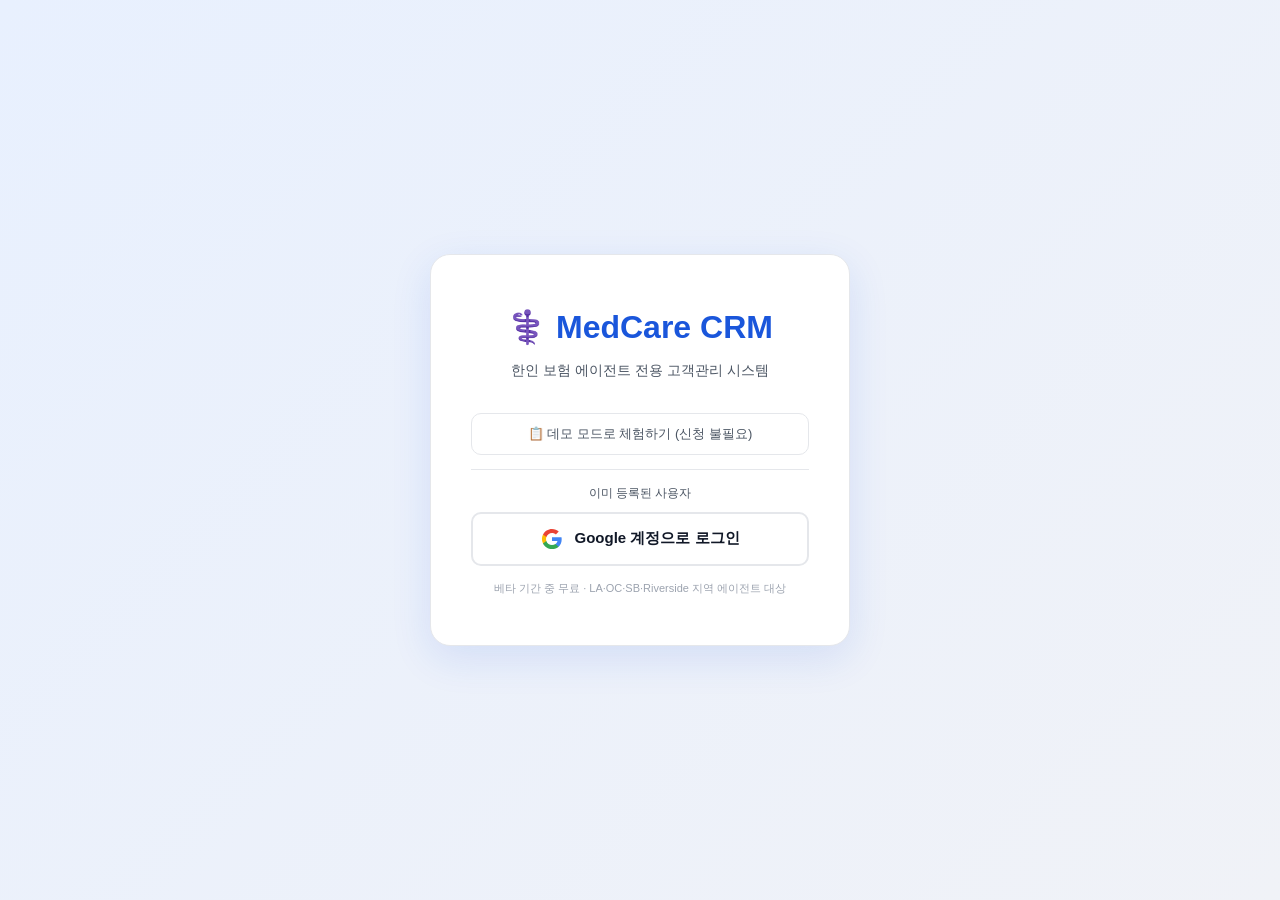
==== commit 42acd885: "Merge pull request #17 from tubasa22/chore/remove-dead-login-code Chore/remove dead login code" ====
--- a/index.html
+++ b/index.html
@@ -19,16 +19,6 @@
 
     <!-- 패널 A: 초기 선택 -->
     <div id="lp_main">
-      <!-- 액세스 코드 (현재 비활성화 - 나중에 사용) -->
-      <!-- 
-      <button class="google-btn" style="background:linear-gradient(135deg,#059669,#10b981);color:#fff;border:none;margin-bottom:10px" onclick="showPanel('lp_code')">
-        🔑 액세스 코드 있음 → 로그인
-      </button>
-      -->
-      <!-- 정식 사용 신청 -->
-      <button class="google-btn" style="background:linear-gradient(135deg,#1a56db,#7c3aed);color:#fff;border:none;margin-bottom:10px" onclick="showPanel('lp_apply')">
-        📝 정식 사용 신청하기
-      </button>
       <!-- 데모 -->
       <button class="demo-btn" onclick="demoMode()">📋 데모 모드로 체험하기 (신청 불필요)</button>
       <button class="demo-btn" id="offlineModeBtn" style="display:none" onclick="loadOfflineSnapshot()">📴 오프라인 모드 (마지막 동기화 데이터)</button>
@@ -47,89 +37,6 @@
       <div class="last-login" id="lastLoginInfo"></div>
     </div>
 
-    <!-- 패널 B: 사용 신청 (정보 입력) -->
-    <div id="lp_apply" style="display:none">
-      <div style="display:flex;align-items:center;gap:8px;margin-bottom:16px">
-        <button onclick="showPanel('lp_main')" style="border:none;background:none;cursor:pointer;font-size:18px;color:var(--text3)">←</button>
-        <span style="font-size:15px;font-weight:700">📝 사용 신청</span>
-      </div>
-      <div style="background:var(--blue2);border-radius:8px;padding:10px 12px;font-size:12px;color:var(--blue);margin-bottom:14px;line-height:1.7">
-        📧 신청 후 입력하신 이메일로 Google 앱에 등록해드립니다
-      </div>
-      <div style="display:flex;flex-direction:column;gap:10px;margin-bottom:16px">
-        <div>
-          <label style="font-size:12px;font-weight:600;color:var(--text2);display:block;margin-bottom:4px">이름 *</label>
-          <input id="ap_name" placeholder="홍길동" style="width:100%;border:1px solid var(--g3);border-radius:8px;padding:10px 12px;font-size:14px;outline:none;font-family:inherit" onfocus="this.style.borderColor='var(--blue)'" onblur="this.style.borderColor='var(--g3)'">
-        </div>
-        <div>
-          <label style="font-size:12px;font-weight:600;color:var(--text2);display:block;margin-bottom:4px">Google 로그인 이메일 * <span style="font-weight:400;color:var(--text3)">(Gmail, 회사 메일 등)</span></label>
-          <input id="ap_email" type="email" placeholder="your-email@gmail.com" style="width:100%;border:1px solid var(--g3);border-radius:8px;padding:10px 12px;font-size:14px;outline:none;font-family:inherit" onfocus="this.style.borderColor='var(--blue)'" onblur="this.style.borderColor='var(--g3)'">
-        </div>
-      </div>
-      <button onclick="submitApply()" style="width:100%;padding:13px;background:linear-gradient(135deg,#1a56db,#7c3aed);color:#fff;border:none;border-radius:10px;font-size:15px;font-weight:700;cursor:pointer">신청하기 →</button>
-      <p class="login-note" style="margin-top:10px">신청 후 개발자가 Google 앱에 등록해드립니다 (1 영업일 이내)</p>
-    </div>
-
-    <!-- 패널 C: 신청 완료 대기 -->
-    <div id="lp_applied" style="display:none;text-align:center">
-      <div style="font-size:48px;margin-bottom:12px">✅</div>
-      <div style="font-size:17px;font-weight:700;margin-bottom:8px">신청 완료!</div>
-      <div style="font-size:13px;color:var(--text2);line-height:1.8;margin-bottom:16px">
-        <strong id="ap_name_confirm"></strong>님의 신청이 접수되었습니다.
-      </div>
-      <div style="background:#f0fdf4;border:1px solid #86efac;border-radius:10px;padding:14px;margin-bottom:16px;text-align:left">
-        <div style="font-size:12px;font-weight:700;color:#166534;margin-bottom:6px">📧 다음 단계</div>
-        <div style="font-size:12px;color:#166534;line-height:1.8">
-          1. 개발자가 입력하신 이메일을 Google 앱에 등록<br>
-          2. 등록 완료 (보통 1 영업일 이내)<br>
-          3. 다시 로그인하면 Google 계정으로 접속 가능<br>
-          4. MedCare CRM 사용 시작!
-        </div>
-      </div>
-      <div style="background:var(--g2);border-radius:8px;padding:10px 12px;font-size:12px;color:var(--text2);margin-bottom:16px">
-        📬 이메일: <strong id="ap_email_confirm" style="color:var(--blue)"></strong>
-      </div>
-      <button onclick="showPanel('lp_main')" style="width:100%;padding:12px;background:var(--blue);color:#fff;border:none;border-radius:10px;font-size:14px;font-weight:600;cursor:pointer">
-        ← 메인으로 돌아가기
-      </button>
-    </div>
-
-    <!-- 패널 D: 코드 입력 → 구글 로그인 -->
-    <div id="lp_code" style="display:none">
-      <div style="display:flex;align-items:center;gap:8px;margin-bottom:16px">
-        <button onclick="showPanel('lp_main')" style="border:none;background:none;cursor:pointer;font-size:18px;color:var(--text3)">←</button>
-        <span style="font-size:15px;font-weight:700">🔑 액세스 코드 입력</span>
-      </div>
-      <div style="margin-bottom:16px">
-        <label style="font-size:12px;font-weight:600;color:var(--text2);display:block;margin-bottom:6px">발급받은 코드를 입력하세요</label>
-        <div style="position:relative">
-          <input id="lp_code_input" placeholder="FC-XX-0000" maxlength="15"
-            style="width:100%;border:2px solid var(--g3);border-radius:10px;padding:14px;padding-right:40px;font-size:20px;font-weight:700;letter-spacing:3px;font-family:monospace;text-align:center;outline:none;text-transform:uppercase"
-            onfocus="this.style.borderColor='var(--blue)'" onblur="this.style.borderColor='var(--g3)'"
-            oninput="fmtAccessCode(this)" onkeydown="if(event.key==='Enter')verifyCode()">
-          <!-- ★ 삭제 버튼 -->
-          <button type="button" onclick="document.getElementById('lp_code_input').value='';document.getElementById('lp_code_input').focus()" 
-            style="position:absolute;right:12px;top:50%;transform:translateY(-50%);background:none;border:none;cursor:pointer;font-size:18px;color:var(--text3);padding:4px;opacity:0.6;transition:opacity 0.2s"
-            onmouseover="this.style.opacity='1'" onmouseout="this.style.opacity='0.6'" title="코드 삭제">
-            ✕
-          </button>
-        </div>
-        <div id="lp_code_err" style="font-size:12px;color:var(--red);margin-top:6px;display:none"></div>
-      </div>
-      <button onclick="verifyCode()" style="width:100%;padding:13px;background:var(--blue);color:#fff;border:none;border-radius:10px;font-size:15px;font-weight:700;cursor:pointer;margin-bottom:10px">
-        코드 확인 →
-      </button>
-      <!-- 코드 확인 후 구글 로그인 버튼 (숨겨져 있다가 표시) -->
-      <div id="lp_google_wrap" style="display:none">
-        <div style="text-align:center;margin-bottom:10px;font-size:13px;color:var(--green);font-weight:600">✅ 코드 확인됨! Google 계정으로 로그인하세요</div>
-        <button class="google-btn" id="signInBtn" onclick="signInClick()" disabled style="opacity:0.5;cursor:not-allowed;margin-bottom:0">
-          <svg viewBox="0 0 24 24"><path fill="#4285F4" d="M22.56 12.25c0-.78-.07-1.53-.2-2.25H12v4.26h5.92c-.26 1.37-1.04 2.53-2.21 3.31v2.77h3.57c2.08-1.92 3.28-4.74 3.28-8.09z"/><path fill="#34A853" d="M12 23c2.97 0 5.46-.98 7.28-2.66l-3.57-2.77c-.98.66-2.23 1.06-3.71 1.06-2.86 0-5.29-1.93-6.16-4.53H2.18v2.84C3.99 20.53 7.7 23 12 23z"/><path fill="#FBBC05" d="M5.84 14.09c-.22-.66-.35-1.36-.35-2.09s.13-1.43.35-2.09V7.07H2.18C1.43 8.55 1 10.22 1 12s.43 3.45 1.18 4.93l3.66-2.84z"/><path fill="#EA4335" d="M12 5.38c1.62 0 3.06.56 4.21 1.64l3.15-3.15C17.45 2.09 14.97 1 12 1 7.7 1 3.99 3.47 2.18 7.07l3.66 2.84c.87-2.6 3.3-4.53 6.16-4.53z"/></svg>
-          <span id="signInBtnTxt">Google 계정 로드 중...</span>
-        </button>
-        <div class="login-spinner" id="loginSpinner"></div>
-      </div>
-      <p class="login-note" style="margin-top:10px">코드가 없으시면 먼저 사용 신청을 해주세요</p>
-    </div>
   </div>
 </div>
 
@@ -522,11 +429,18 @@
         </select>
       </div>
       <div class="fg">
-        <label>가입 상품</label>
-        <input id="f_prod" list="prodSuggestions" placeholder="상품명 입력 (입력할수록 자동완성 목록에 쌓임)"
+        <label>가입 상품 (회사)</label>
+        <input id="f_prod" list="prodSuggestions" placeholder="회사명 입력 (예: CleverCare)"
           style="width:100%;border:1px solid var(--g3);border-radius:var(--rs);padding:8px 11px;font-size:13px;font-family:inherit;outline:none"
           onfocus="this.style.borderColor='var(--blue)'" onblur="this.style.borderColor='var(--g3)'">
         <datalist id="prodSuggestions"></datalist>
+        <div style="margin-top:6px">
+          <label style="font-size:12px;color:var(--text2)">상품명</label>
+          <input id="f_prod_name" list="prodNameSuggestions" placeholder="구체적 상품명 (예: Total, Value)"
+            style="width:100%;border:1px solid var(--g3);border-radius:var(--rs);padding:8px 11px;font-size:13px;font-family:inherit;outline:none;margin-top:4px"
+            onfocus="this.style.borderColor='var(--blue)'" onblur="this.style.borderColor='var(--g3)'">
+          <datalist id="prodNameSuggestions"></datalist>
+        </div>
         <div id="pdpProdWrap" style="display:none;margin-top:6px">
           <label style="font-size:12px;color:var(--blue);font-weight:600">💊 PDP (약보험) 상품</label>
           <input id="f_pdp_prod" list="pdpProdSuggestions" placeholder="PDP 상품명 입력"
